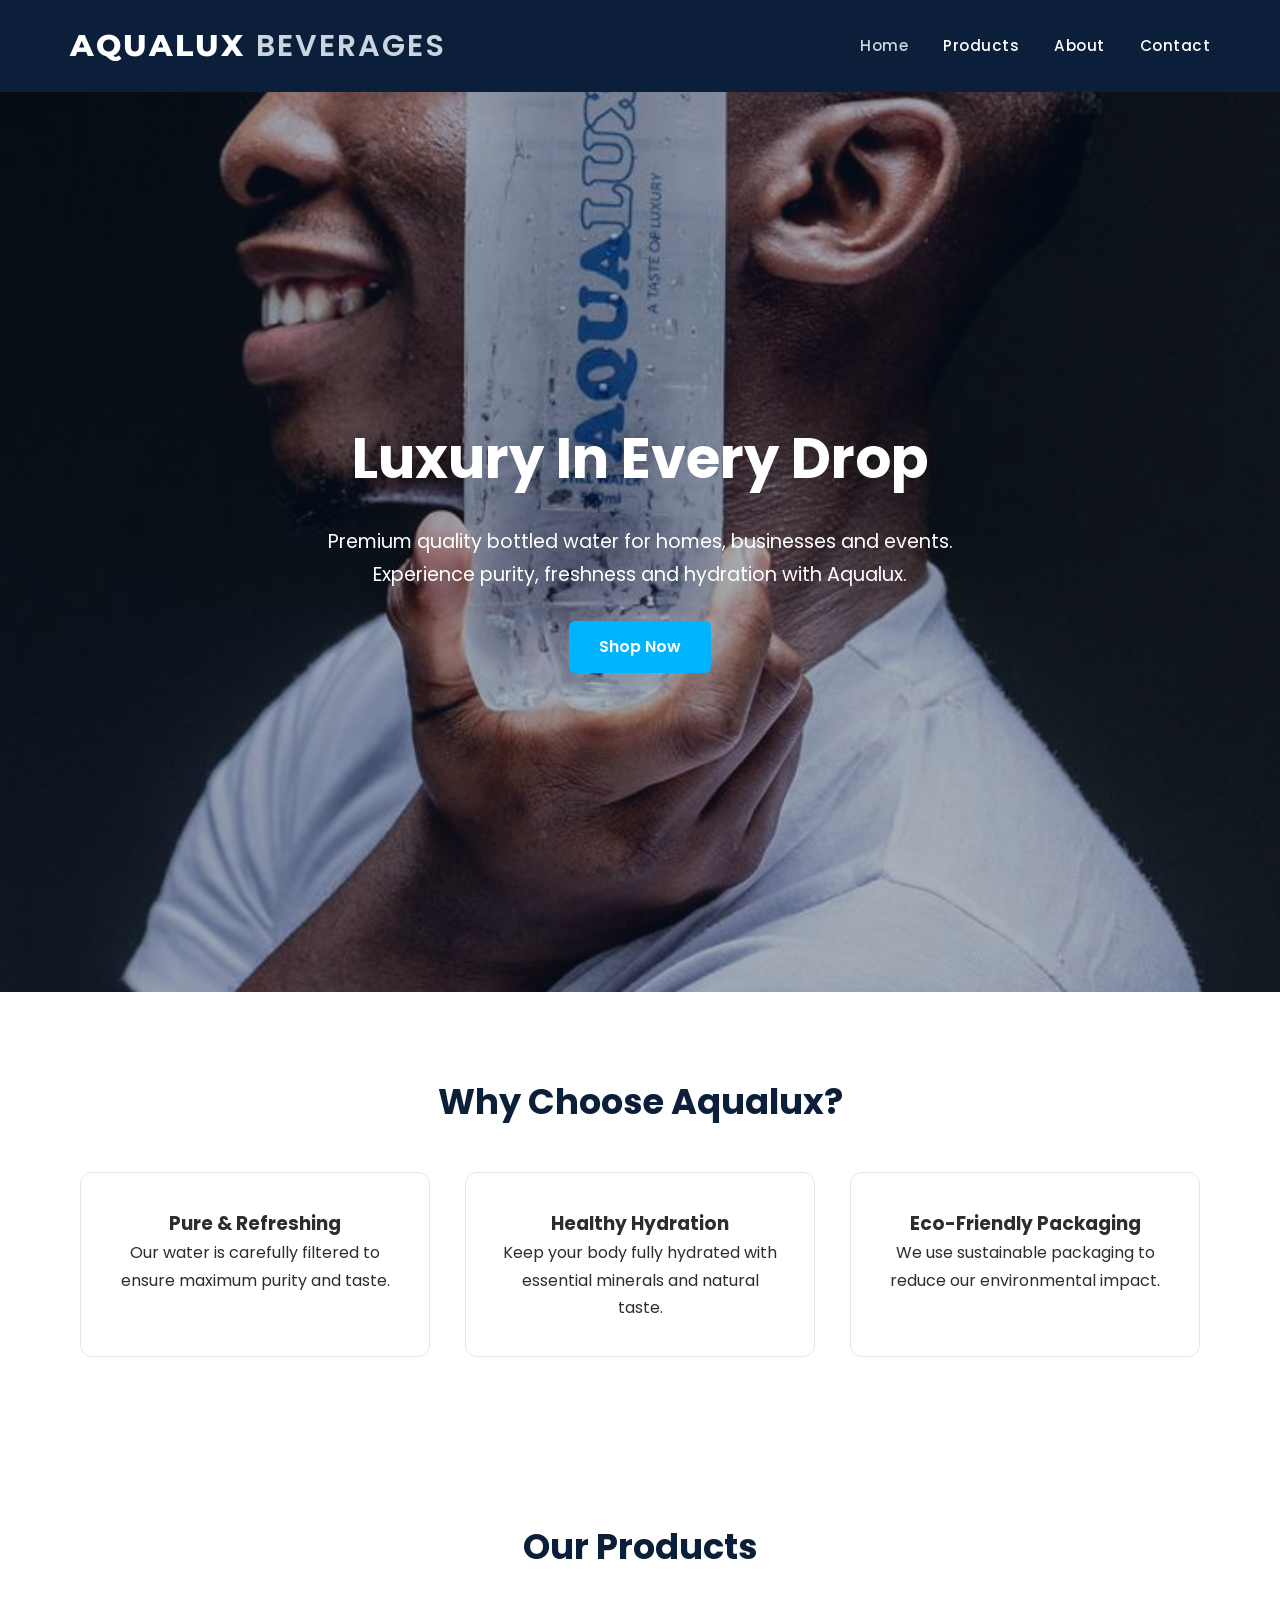
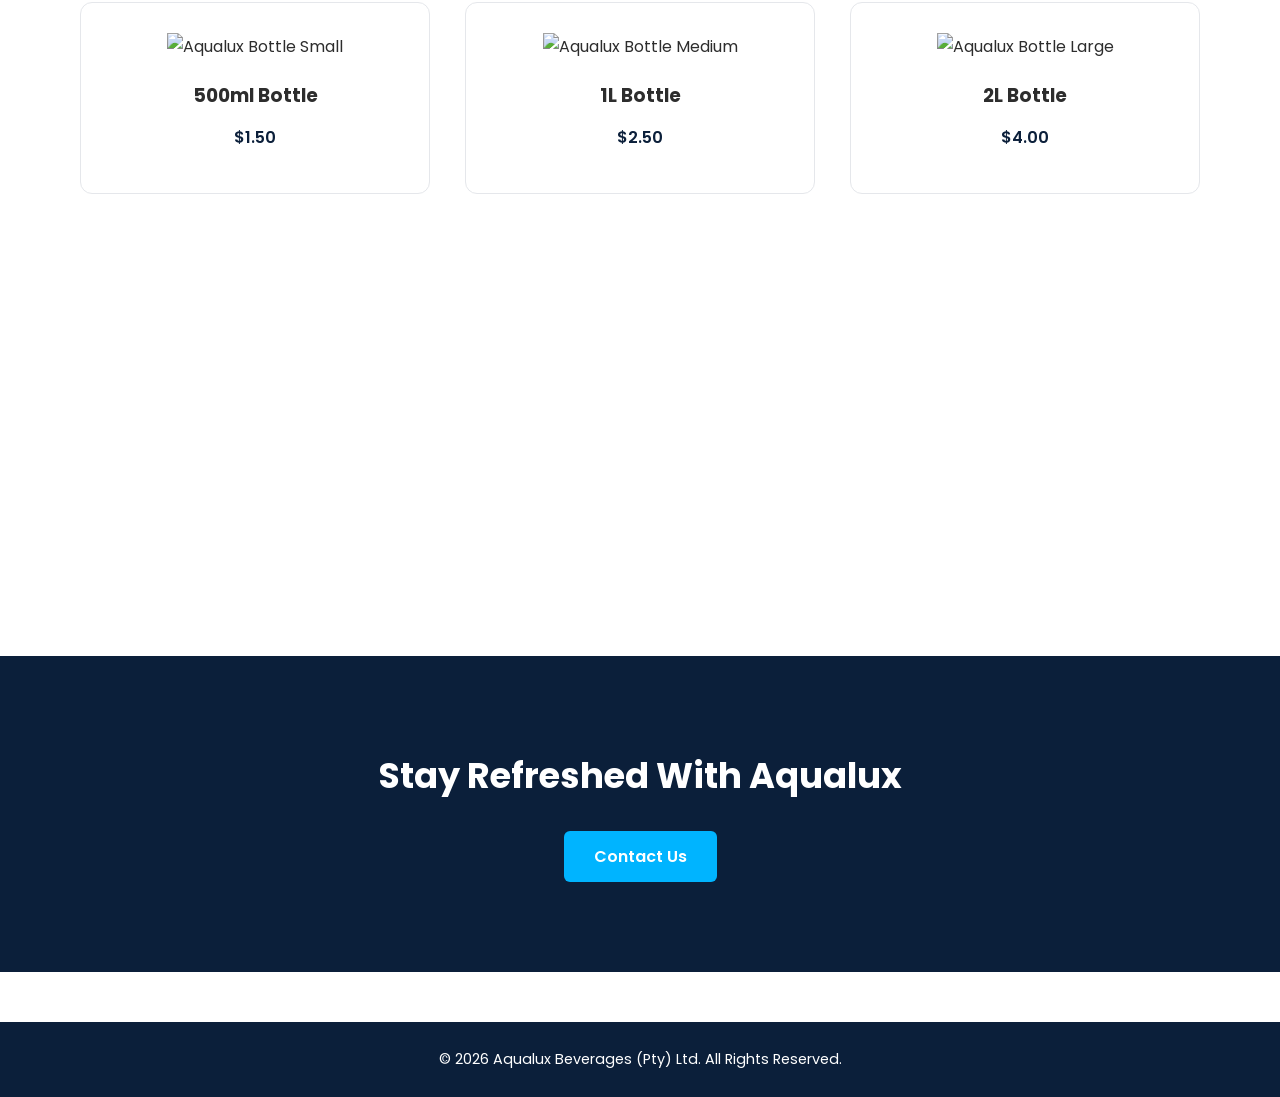
==== index.html @ b597dbc1 "Initial AQUALUXBEV upload" ====
<!DOCTYPE html>
<html lang="en">
<head>
<meta charset="UTF-8">
<title>Aqualux Beverages (Pty) Ltd | Luxury In Every Drop</title>
<meta name="viewport" content="width=device-width, initial-scale=1.0">

<!-- Google Fonts -->
<link href="https://fonts.googleapis.com/css2?family=Montserrat:wght@600;700;800&family=Poppins:wght@300;400;500;600&display=swap" rel="stylesheet">

<!-- External CSS -->
<link rel="stylesheet" href="css/style.css">

</head>
<body>

<!-- NAVBAR -->
<header>
<nav class="navbar">
    <div class="logo">
        AQUALUX <span>Beverages</span>
    </div>
    <ul class="nav-links">
        <li><a href="index.html" class="active">Home</a></li>
        <li><a href="product.html">Products</a></li>
        <li><a href="about.html">About</a></li>
        <li><a href="contact.html">Contact</a></li>
    </ul>
</nav>
</header>

<!-- HERO SECTION -->
<section class="hero-bg">
    <div class="hero-content">
        <h1>Luxury In Every Drop</h1>
        <p>Premium quality bottled water for homes, businesses and events. Experience purity, freshness and hydration with Aqualux.</p>
        <a href="product.html" class="btn btn-primary">Shop Now</a>
    </div>
</section>

<!-- BENEFITS SECTION -->
<section class="benefits">
    <h2>Why Choose Aqualux?</h2>
    <div class="benefit-container">
        <div class="benefit-box">
            <h3>Pure & Refreshing</h3>
            <p>Our water is carefully filtered to ensure maximum purity and taste.</p>
        </div>
        <div class="benefit-box">
            <h3>Healthy Hydration</h3>
            <p>Keep your body fully hydrated with essential minerals and natural taste.</p>
        </div>
        <div class="benefit-box">
            <h3>Eco-Friendly Packaging</h3>
            <p>We use sustainable packaging to reduce our environmental impact.</p>
        </div>
    </div>
</section>

<!-- PRODUCTS SECTION -->
<section class="products">
    <h2>Our Products</h2>
    <div class="products-grid">
        <div class="product-card">
            <img src="images/product1.jpeg" alt="Aqualux Bottle Small">
            <h3>500ml Bottle</h3>
            <p class="price">$1.50</p>
        </div>
        <div class="product-card">
            <img src="images/product2.jpeg" alt="Aqualux Bottle Medium">
            <h3>1L Bottle</h3>
            <p class="price">$2.50</p>
        </div>
        <div class="product-card">
            <img src="images/product3.jpeg" alt="Aqualux Bottle Large">
            <h3>2L Bottle</h3>
            <p class="price">$4.00</p>
        </div>
    </div>
</section>

<!-- ABOUT SECTION -->
<section class="about-bg-section">
    <div class="about-content">
        <h2>About Aqualux</h2>
        <p>Aqualux Beverages has been providing premium bottled water to homes, businesses, and events since 2010. We focus on quality, sustainability, and customer satisfaction.</p>
    </div>
</section>

<!-- CTA SECTION -->
<section class="cta">
    <h2>Stay Refreshed With Aqualux</h2>
    <a href="contact.html" class="btn btn-primary">Contact Us</a>
</section>

<!-- FOOTER -->
<footer>
    <p>&copy; 2026 Aqualux Beverages (Pty) Ltd. All Rights Reserved.</p>
</footer>

</body>
</html>
---- css/style.css ----
/* ===============================
   GOOGLE FONTS IMPORT
=================================*/
@import url('https://fonts.googleapis.com/css2?family=Montserrat:wght@600;700;800&family=Poppins:wght@300;400;500;600&display=swap');

/* ===============================
   VARIABLES
=================================*/
:root {
    --navy: #0b1f3a;
    --royal-blue: #1e3a8a;
    --light-blue: #f4f8ff;
    --white: #ffffff;
    --grey: #6b7280;
    --dark-grey: #374151;
    --light-grey: #e5e7eb;
}

/* ===============================
   GLOBAL RESET
=================================*/
*{
    margin:0;
    padding:0;
    box-sizing:border-box;
    font-family:'Poppins',sans-serif;
}

body{
    font-family:'Poppins',sans-serif;
    line-height:1.7;
    color:#2d2d2d;
}

/* ===============================
   NAVBAR
=================================*/
.navbar{
    background:var(--navy);
    color:var(--white);
    display:flex;
    justify-content:space-between;
    align-items:center;
    padding:20px 70px;
    position:sticky;
    top:0;
    z-index:1000;
}

.logo{
    font-family:'Montserrat',sans-serif;
    font-size:1.9rem;
    font-weight:800;
    letter-spacing:2px;
    text-transform:uppercase;
    color:var(--white);
}

.logo span{
    color:#cbd5e1;
    font-weight:600;
}

.nav-links{
    list-style:none;
    display:flex;
    gap:35px;
}

.nav-links a{
    color:var(--white);
    text-decoration:none;
    font-weight:500;
    font-size:0.95rem;
    letter-spacing:0.5px;
    transition:0.3s;
}

.nav-links a:hover,
.nav-links a.active{
    color:#cbd5e1;
}

/* ===============================
   BUTTONS
=================================*/
.btn-primary,
.btn-secondary{
    display:inline-block;
    padding:12px 30px;
    border-radius:6px;
    text-decoration:none;
    font-weight:600;
    transition:0.3s;
}

.btn-primary{
    background:#00b4ff;
    color:white;
}

.btn-primary:hover{
    background:#008dd1;
    transform:translateY(-2px);
}

.btn-secondary{
    background:transparent;
    border:2px solid var(--grey);
    color:var(--grey);
}

.btn-secondary:hover{
    background:var(--grey);
    color:white;
}

/* ===============================
   HERO BACKGROUND
=================================*/
.hero-bg{
    position:relative;
    height:100vh;
    background:
    linear-gradient(rgba(11,31,58,0.35), rgba(11,31,58,0.35)),
    url("../images/mhlengi.jpeg");
    background-size:cover;
    background-position:center;
    background-repeat:no-repeat;
    display:flex;
    align-items:center;
    justify-content:center;
    text-align:center;
    color:white;
}

.hero-content{
    max-width:700px;
    padding:20px;
}

.hero-content h1{
    font-size:3.5rem;
    margin-bottom:20px;
}

.hero-content p{
    font-size:1.2rem;
    margin-bottom:30px;
}

/* ===============================
   SECTIONS
=================================*/
section{
    padding:80px 80px;
}

h2{
    text-align:center;
    margin-bottom:25px;
    color:var(--navy);
    font-size:2.2rem;
}

/* ===============================
   BENEFITS
=================================*/
.benefits{
    text-align:center;
}

.benefit-container{
    display:flex;
    justify-content:center;
    flex-wrap:wrap;
    gap:35px;
    margin-top:40px;
}

.benefit-box{
    background:white;
    padding:35px;
    border-radius:12px;
    border:1px solid var(--light-grey);
    flex:1 1 260px;
    transition:0.3s;
}

.benefit-box:hover{
    transform:translateY(-6px);
}

/* ===============================
   PRODUCTS
=================================*/
.products-grid{
    display:grid;
    grid-template-columns:repeat(auto-fit,minmax(270px,1fr));
    gap:35px;
    max-width:1200px;
    margin:auto;
}

.product-card{
    background:white;
    border:1px solid var(--light-grey);
    padding:30px;
    text-align:center;
    border-radius:12px;
    transition:0.3s;
}

.product-card:hover{
    transform:translateY(-6px);
    box-shadow:0 15px 35px rgba(0,0,0,0.08);
}

.product-card img{
    width:170px;
    margin-bottom:20px;
}

.price{
    font-weight:600;
    color:var(--navy);
    margin:12px 0;
}

/* ===============================
   ABOUT BACKGROUND SECTION
=================================*/
.about-bg-section{
    background:
    linear-gradient(rgba(0,0,0,0.45),rgba(0,0,0,0.45)),
    url("../images/aqualux-image.jpeg");
    background-size:cover;
    background-position:center;
    background-attachment:fixed;
    padding:120px 20px;
    color:white;
    text-align:center;
}

.about-content{
    max-width:800px;
    margin:auto;
}

.about-content h2{
    font-size:36px;
    margin-bottom:20px;
    color:white;
}

.about-content p{
    font-size:18px;
    line-height:1.7;
}

/* ===============================
   CTA
=================================*/
.cta{
    background:var(--navy);
    color:white;
    text-align:center;
    padding:90px 20px;
}

.cta h2{
    color:white;
}

/* ===============================
   FOOTER
=================================*/
footer{
    background:var(--navy);
    color:white;
    text-align:center;
    padding:25px;
    margin-top:50px;
    font-size:0.9rem;
}

/* ===============================
   RESPONSIVE
=================================*/
@media(max-width:992px){
    .navbar{
        padding:20px 40px;
    }
    section{
        padding:70px 40px;
    }
}

@media(max-width:768px){
    .nav-links{
        flex-direction:column;
        gap:18px;
    }
    .benefit-container{
        flex-direction:column;
    }
    .hero-bg{
        height:85vh;
        padding:40px 20px;
    }
    .hero-content h1{
        font-size:2.2rem;
    }
    section{
        padding:60px 30px;
    }
}
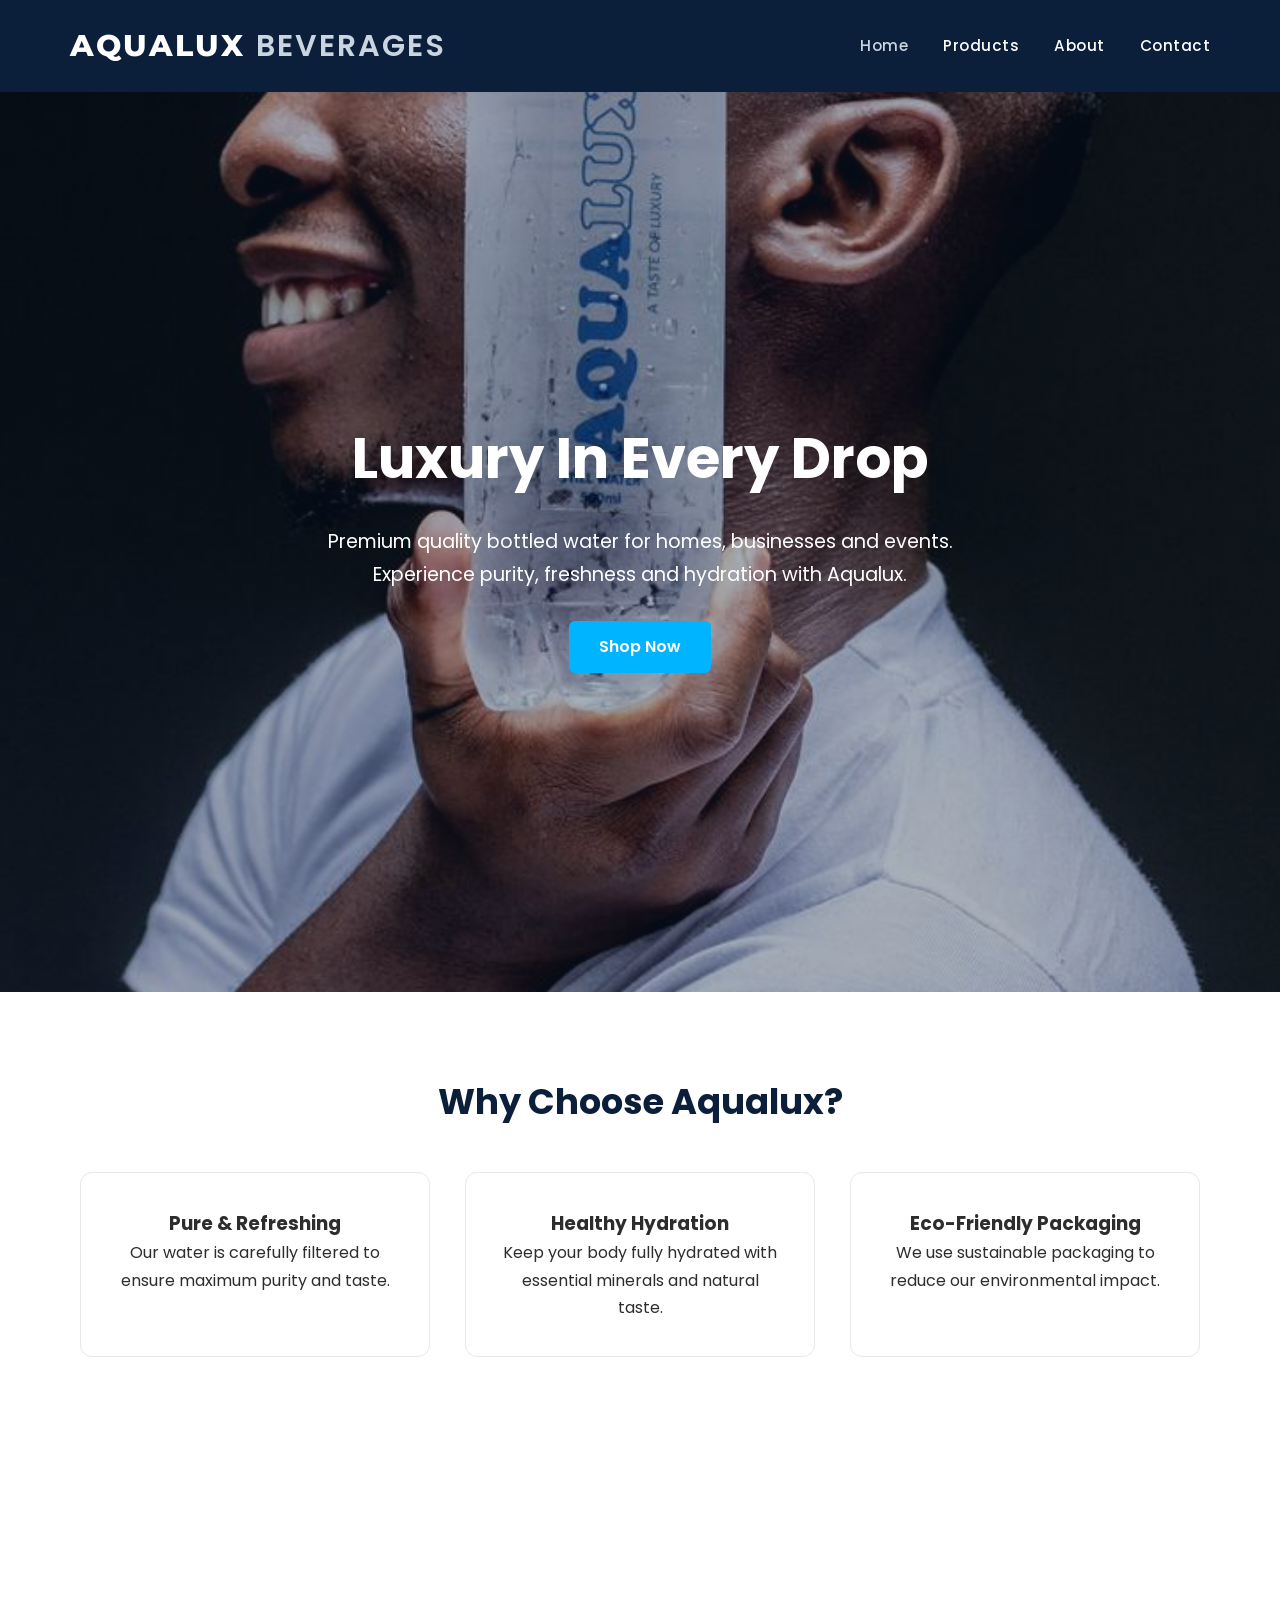
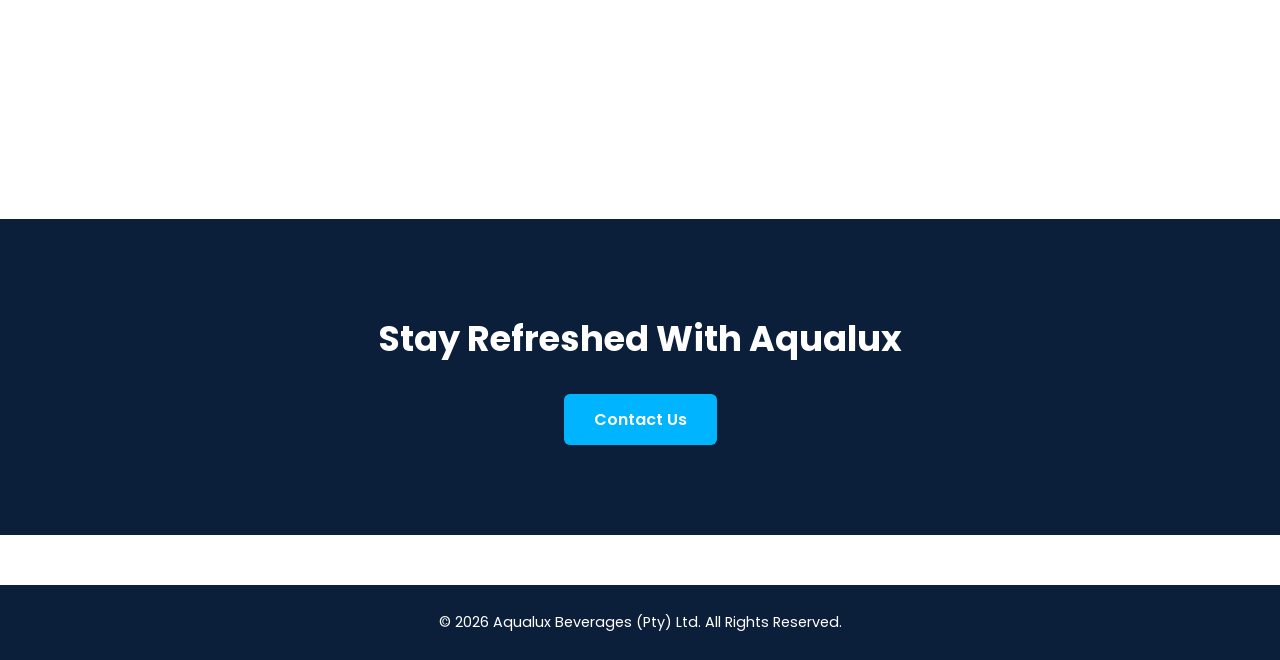
==== commit 7a800f08: "Update index.html" ====
--- a/index.html
+++ b/index.html
@@ -57,28 +57,6 @@
     </div>
 </section>
 
-<!-- PRODUCTS SECTION -->
-<section class="products">
-    <h2>Our Products</h2>
-    <div class="products-grid">
-        <div class="product-card">
-            <img src="images/product1.jpeg" alt="Aqualux Bottle Small">
-            <h3>500ml Bottle</h3>
-            <p class="price">$1.50</p>
-        </div>
-        <div class="product-card">
-            <img src="images/product2.jpeg" alt="Aqualux Bottle Medium">
-            <h3>1L Bottle</h3>
-            <p class="price">$2.50</p>
-        </div>
-        <div class="product-card">
-            <img src="images/product3.jpeg" alt="Aqualux Bottle Large">
-            <h3>2L Bottle</h3>
-            <p class="price">$4.00</p>
-        </div>
-    </div>
-</section>
-
 <!-- ABOUT SECTION -->
 <section class="about-bg-section">
     <div class="about-content">
@@ -99,4 +77,4 @@
 </footer>
 
 </body>
-</html>+</html>
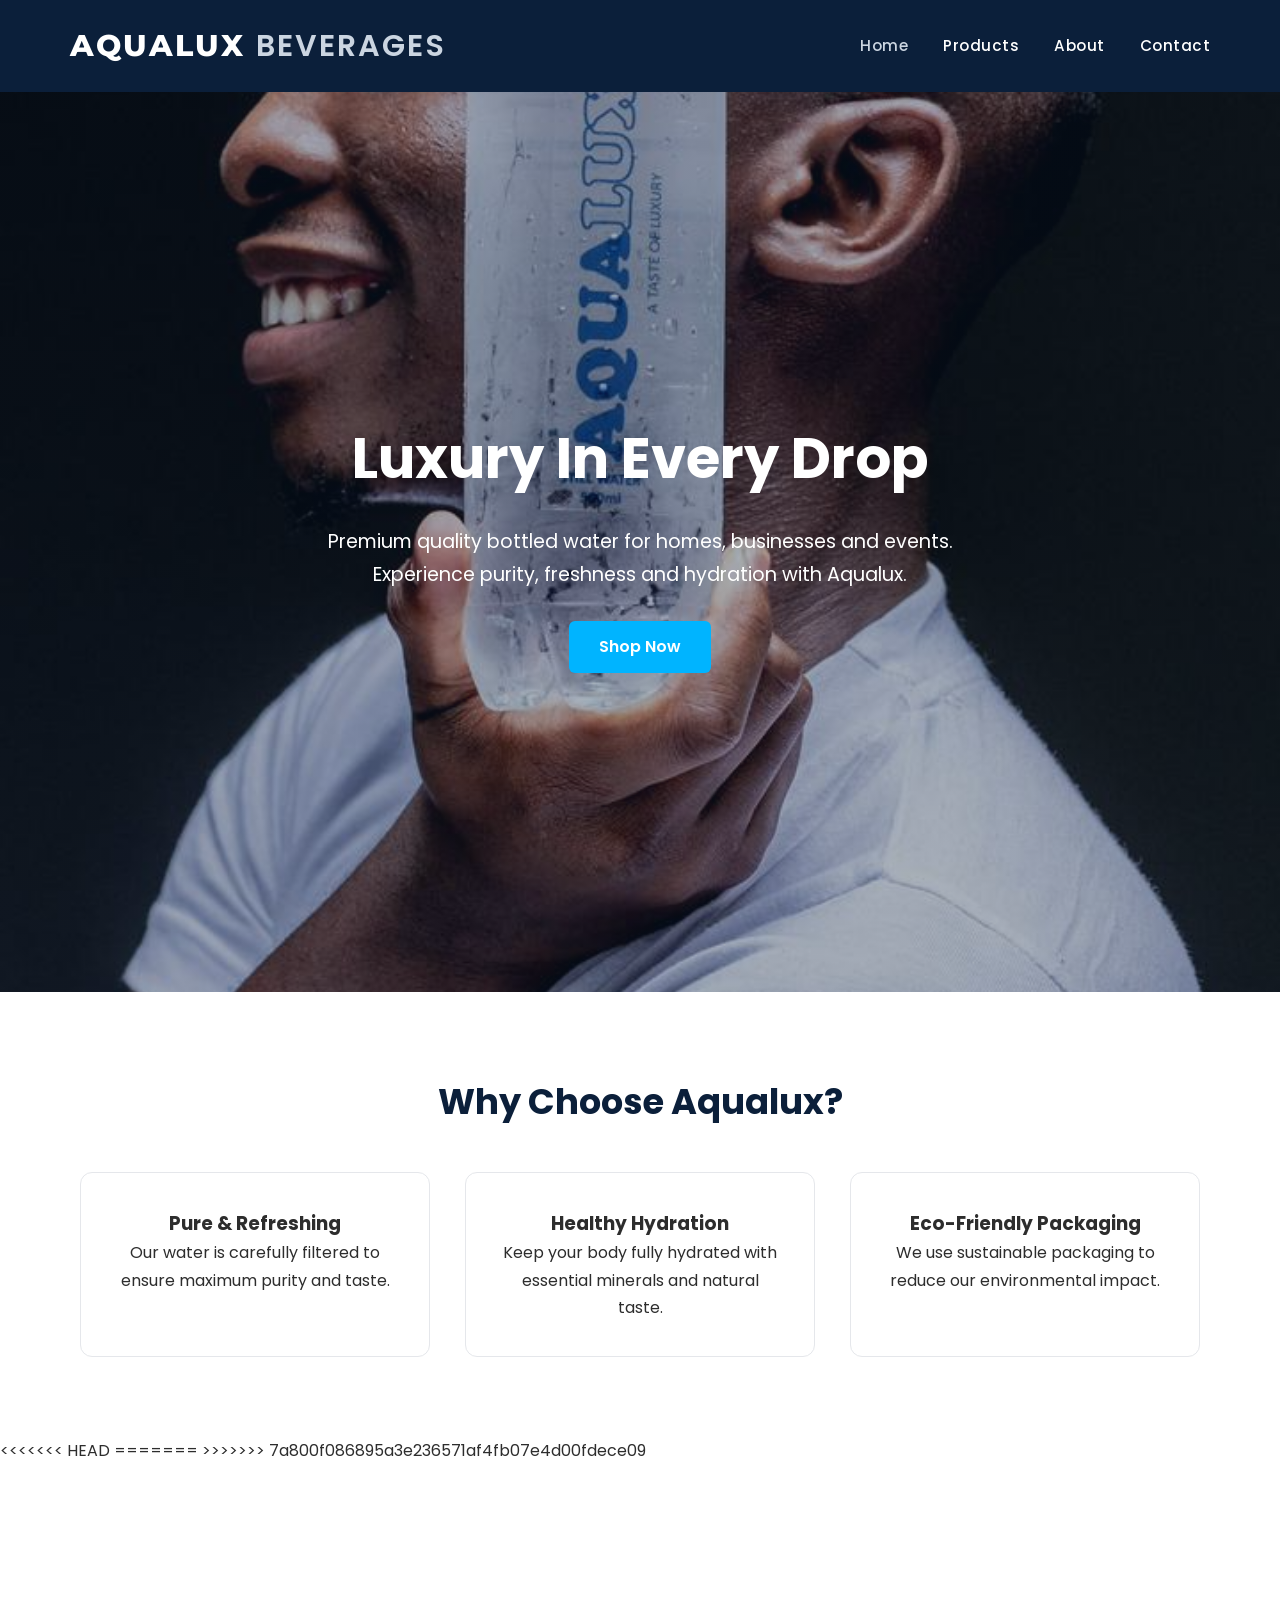
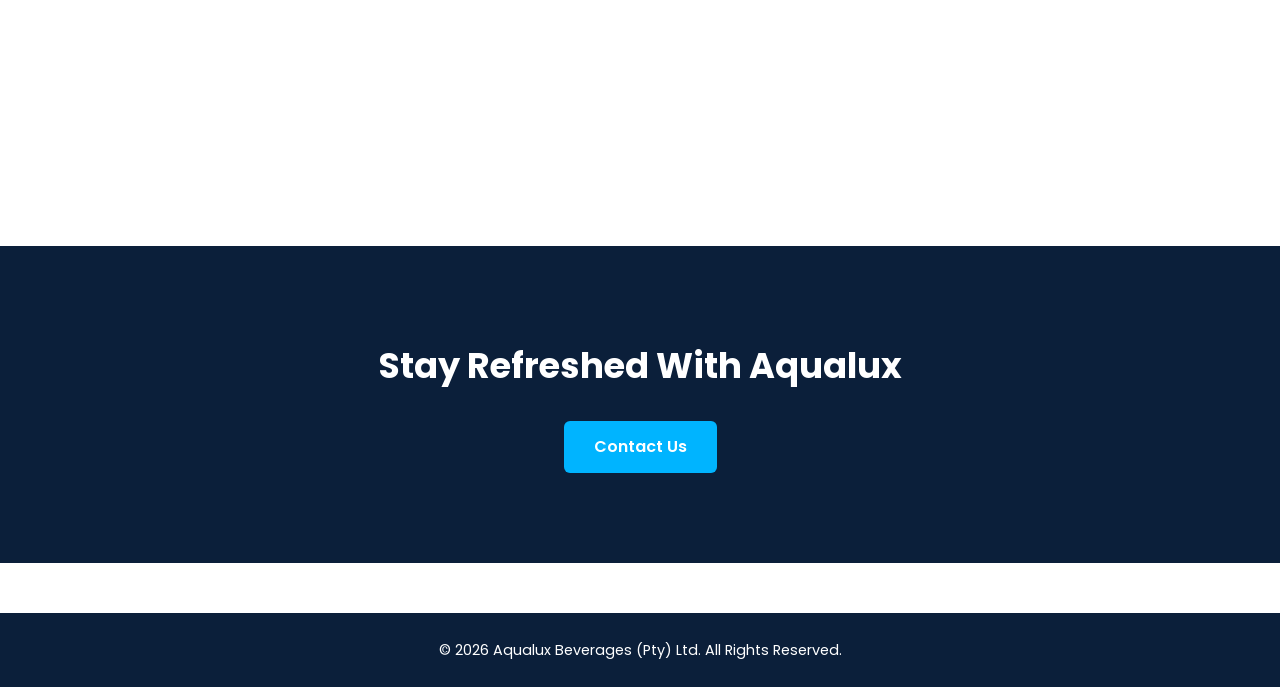
==== commit d8a7a9de: "Resolved merge conflict" ====
--- a/index.html
+++ b/index.html
@@ -56,7 +56,10 @@
         </div>
     </div>
 </section>
+<<<<<<< HEAD
+=======
 
+>>>>>>> 7a800f086895a3e236571af4fb07e4d00fdece09
 <!-- ABOUT SECTION -->
 <section class="about-bg-section">
     <div class="about-content">
